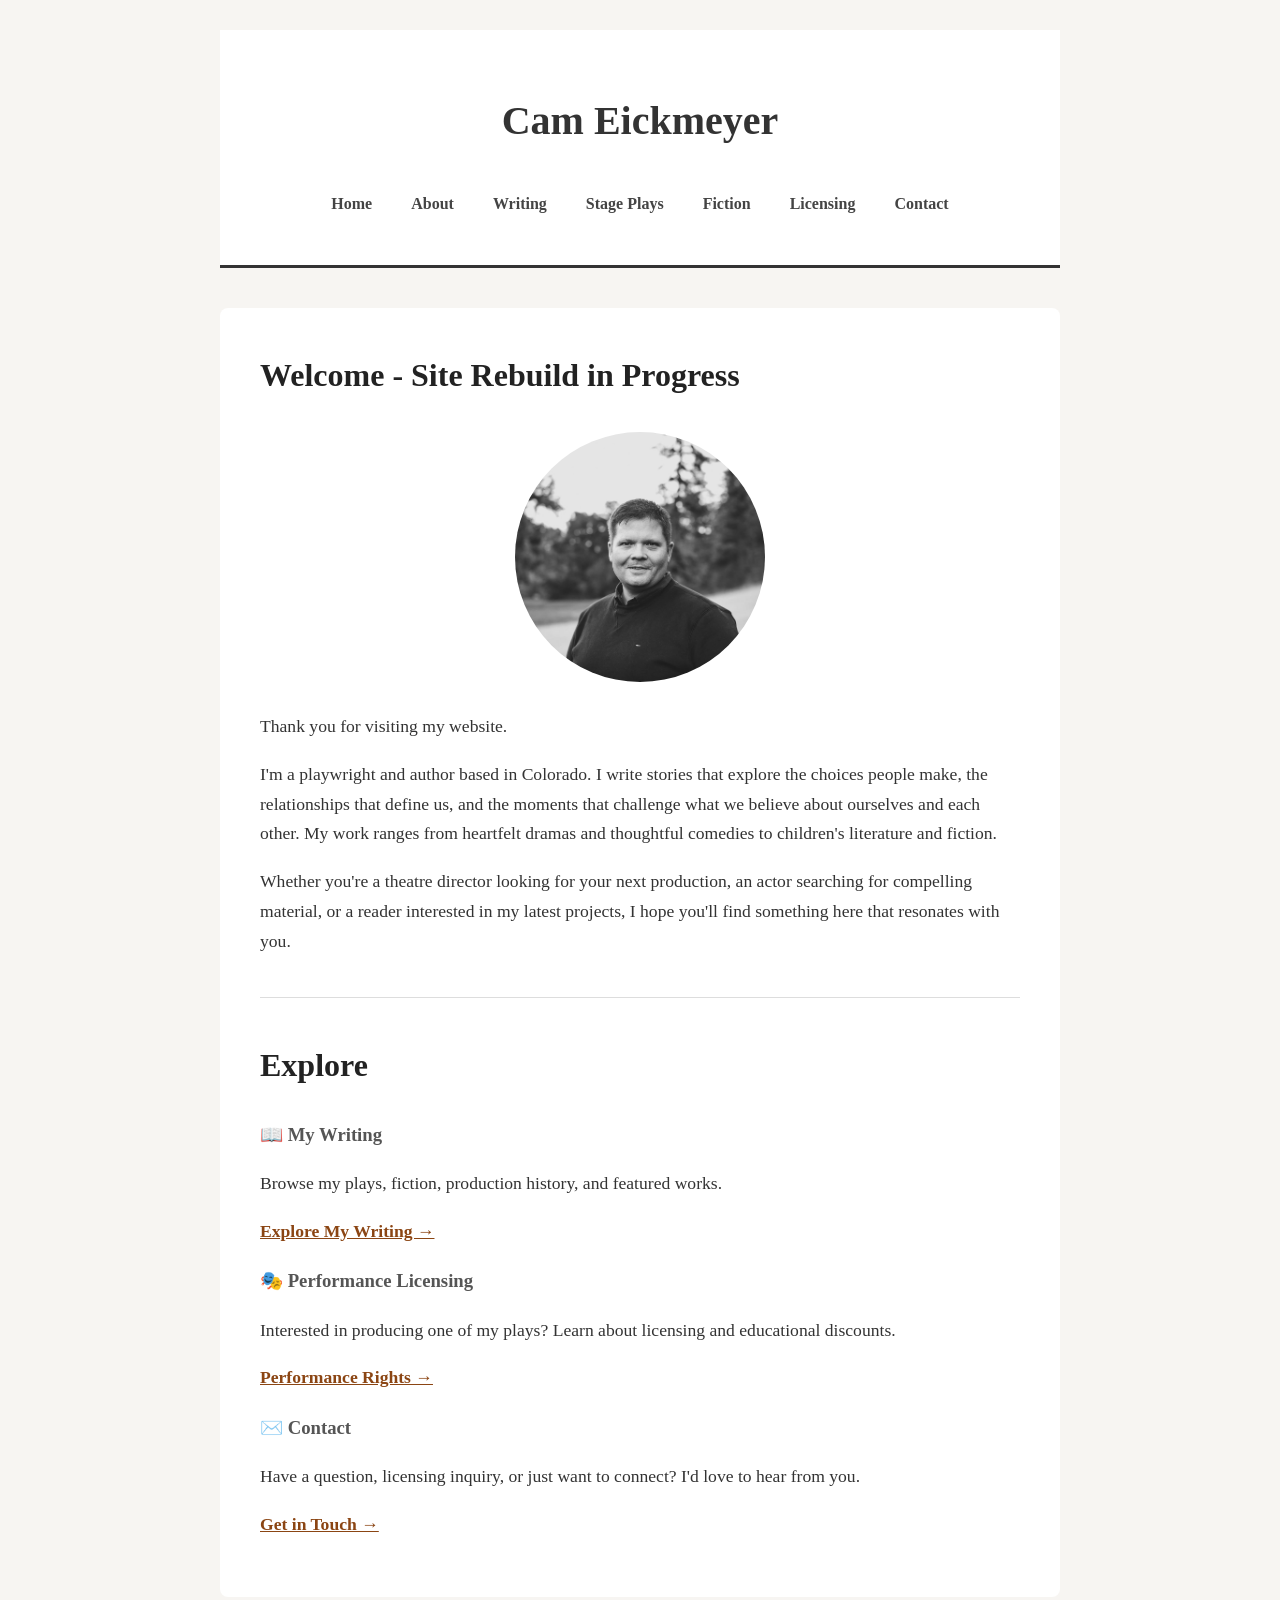
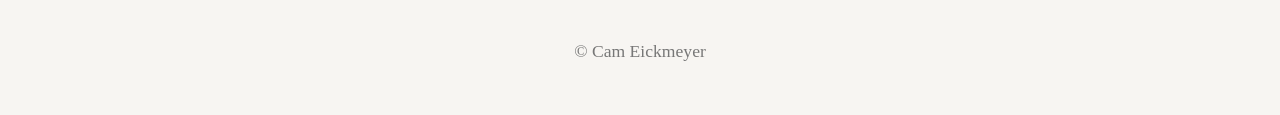
==== index.html @ d17e5f2e "Change Google tag manager ID in index.html Updated Google tag manager ID in the script tag." ====
<!DOCTYPE html>
<html lang="en">
<head>
    <!-- Google tag (gtag.js) -->
<script async src="https://www.googletagmanager.com/gtag/js?id=G-487129603"></script>
<script>
  window.dataLayer = window.dataLayer || [];
  function gtag(){dataLayer.push(arguments);}
  gtag('js', new Date());

  gtag('config', 'G-487129603');
</script>
    <meta charset="UTF-8">
    <meta name="viewport" content="width=device-width, initial-scale=1.0">
    <title>Cam Eickmeyer | Playwright & Author</title>
    <link rel="stylesheet" href="css/style.css">
</head>

<body>

<header>
    <h1>Cam Eickmeyer</h1>

    <nav>
        <a href="index.html">Home</a>
        <a href="about.html">About</a>
        <a href="mywriting.html">Writing</a>
        <a href="stage.html">Stage Plays</a>
        <a href="fiction.html">Fiction</a>
        <a href="licensesales.html">Licensing</a>
        <a href="contact.html">Contact</a>
    </nav>
</header>

<main>

    <h2>Welcome - Site Rebuild in Progress</h2>
<img src="images/Headshot.jpg"
     alt="Cam Eickmeyer"
     class="headshot">
    <p>
        Thank you for visiting my website.
    </p>

    <p>
        I'm a playwright and author based in Colorado. I write stories that
        explore the choices people make, the relationships that define us,
        and the moments that challenge what we believe about ourselves and
        each other. My work ranges from heartfelt dramas and thoughtful
        comedies to children's literature and fiction.
    </p>

    <p>
        Whether you're a theatre director looking for your next production,
        an actor searching for compelling material, or a reader interested
        in my latest projects, I hope you'll find something here that
        resonates with you.
    </p>

    <hr>

    <h2>Explore</h2>

    <h3>📖 My Writing</h3>
    <p>
        Browse my plays, fiction, production history, and featured works.
    </p>
    <p><a href="mywriting.html">Explore My Writing →</a></p>

    <h3>🎭 Performance Licensing</h3>
    <p>
        Interested in producing one of my plays? Learn about licensing and
        educational discounts.
    </p>
    <p><a href="licensesales.html">Performance Rights →</a></p>

    <h3>✉️ Contact</h3>
    <p>
        Have a question, licensing inquiry, or just want to connect? I'd
        love to hear from you.
    </p>
    <p><a href="contact.html">Get in Touch →</a></p>

</main>

<footer>
    <p>&copy; Cam Eickmeyer</p>
</footer>

</body>
</html>
---- css/style.css ----
body {
    font-family: Georgia, "Times New Roman", serif;
    max-width: 900px;
    width: 90%;
    margin: auto;
    padding: 30px;
    box-sizing: border-box;
    line-height: 1.7;
    color: #333;
    background-color: #f7f5f2;
}

header {
    text-align: center;
    padding: 30px 20px;
    margin-bottom: 40px;
    background-color: #ffffff;
    border-bottom: 3px solid #333;
}

header h1 {
    font-size: clamp(2rem, 5vw, 2.5rem);
}
.headshot {
    width: 250px;
    height: 250px;
    object-fit: cover;
    object-position: center;
    border-radius: 50%;
    display: block;
    margin: 30px auto;
}
img {
    max-width: 100%;
    height: auto;
    display: block;
}

nav {
    display: flex;
    justify-content: center;
    flex-wrap: wrap;
    gap: 15px;
    margin-top: 15px;
    margin-bottom: 10px;
}

nav a {
    text-decoration: none;
    color: #444;
    font-weight: bold;
    padding: 8px 12px;
}

nav a:hover {
    color: #8b4513;
}

main {
    background-color: white;
    padding: 40px;
    border-radius: 8px;
    max-width: 800px;
    margin: auto;
}

h2 {
    font-size: 2rem;
    margin-top: 0;
    color: #222;
}

h3 {
    color: #555;
}

p {
    font-size: 1.1rem;
}

a {
    color: #8b4513;
    font-weight: bold;
    transition: color .2s ease;
}

a:hover {
    text-decoration: underline;
}

hr {
    margin: 40px 0;
    border: none;
    border-top: 1px solid #ddd;
}
.cards {
    display: grid;
    grid-template-columns: repeat(auto-fit, minmax(320px, 1fr));
    gap: 30px;
    margin-top: 30px;
}

.card {
    background: white;
    border: 1px solid #ddd;
    border-radius: 10px;
    overflow: hidden;
    box-shadow: 0 3px 8px rgba(0,0,0,.08);
    transition: transform .2s ease, box-shadow .2s ease;
}

.card:hover {
    transform: translateY(-4px);
    box-shadow: 0 8px 20px rgba(0,0,0,.15);
}

.card img {
    width: 100%;
    height: 220px;
    object-fit: cover;
}

.card-content {
    padding: 20px;
}

.card h3 {
    margin-top: 0;
}

.card p {
    margin-bottom: 18px;
}

.button {
    display: inline-block;
    background: #8b4513;
    color: white;
    text-decoration: none;
    padding: 10px 18px;
    border-radius: 5px;
    font-weight: bold;
}

.button:hover {
    background: #6d3610;
}
@media (max-width: 700px) {

    body {
        width: 95%;
        padding: 20px 0;
    }

    header {
        padding: 20px 10px;
    }

    header h1 {
        font-size: 2rem;
    }

    main {
        padding: 20px;
    }

    nav {
        flex-direction: column;
        align-items: center;
        gap: 10px;
    }

    h2 {
        font-size: 1.75rem;
    }

}
footer {
    text-align: center;
    margin-top: 40px;
    color: #777;
    font-size: .9rem;
}
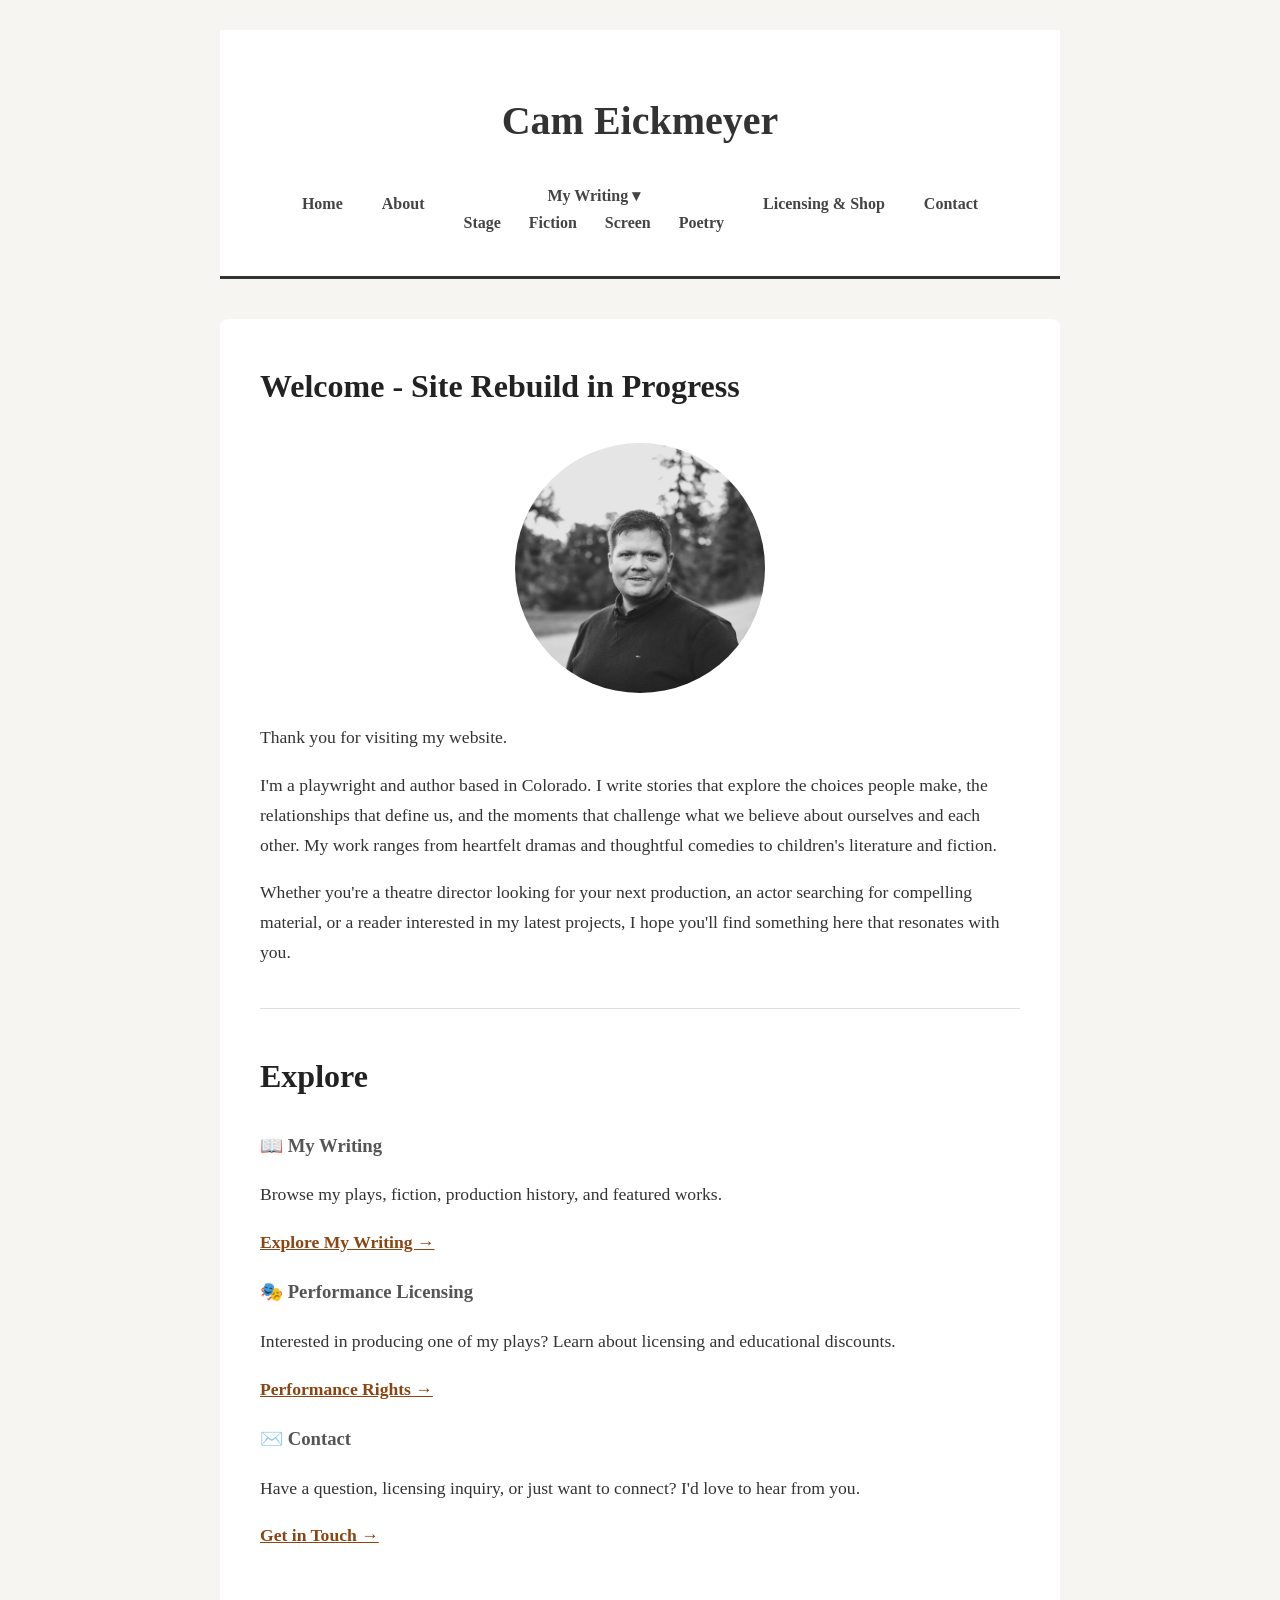
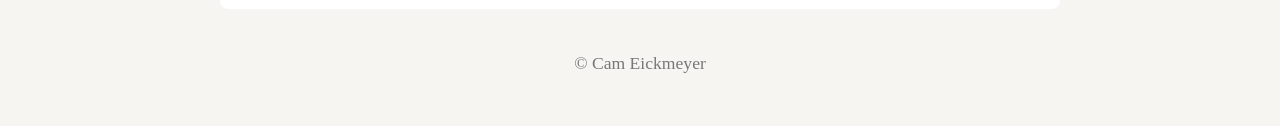
==== commit 598d3e7d: "Refactor navigation with dropdown for writing options Updated navigation menu to include dropdown fo" ====
--- a/index.html
+++ b/index.html
@@ -2,13 +2,13 @@
 <html lang="en">
 <head>
     <!-- Google tag (gtag.js) -->
-<script async src="https://www.googletagmanager.com/gtag/js?id=G-487129603"></script>
+<script async src="https://www.googletagmanager.com/gtag/js?id=G-4R49XNERXS"></script>
 <script>
   window.dataLayer = window.dataLayer || [];
   function gtag(){dataLayer.push(arguments);}
   gtag('js', new Date());
 
-  gtag('config', 'G-487129603');
+  gtag('config', 'G-4R49XNERXS');
 </script>
     <meta charset="UTF-8">
     <meta name="viewport" content="width=device-width, initial-scale=1.0">
@@ -21,15 +21,30 @@
 <header>
     <h1>Cam Eickmeyer</h1>
 
-    <nav>
-        <a href="index.html">Home</a>
-        <a href="about.html">About</a>
-        <a href="mywriting.html">Writing</a>
-        <a href="stage.html">Stage Plays</a>
-        <a href="fiction.html">Fiction</a>
-        <a href="licensesales.html">Licensing</a>
-        <a href="contact.html">Contact</a>
-    </nav>
+   <nav>
+
+<a href="index.html">Home</a>
+
+<a href="about.html">About</a>
+
+<div class="dropdown">
+
+<a href="mywriting.html">My Writing ▾</a>
+
+<div class="dropdown-content">
+    <a href="stage.html">Stage</a>
+    <a href="fiction.html">Fiction</a>
+    <a href="screen.html">Screen</a>
+    <a href="poetry.html">Poetry</a>
+</div>
+
+</div>
+
+<a href="licensesales.html">Licensing & Shop</a>
+
+<a href="contact.html">Contact</a>
+
+</nav>
 </header>
 
 <main>
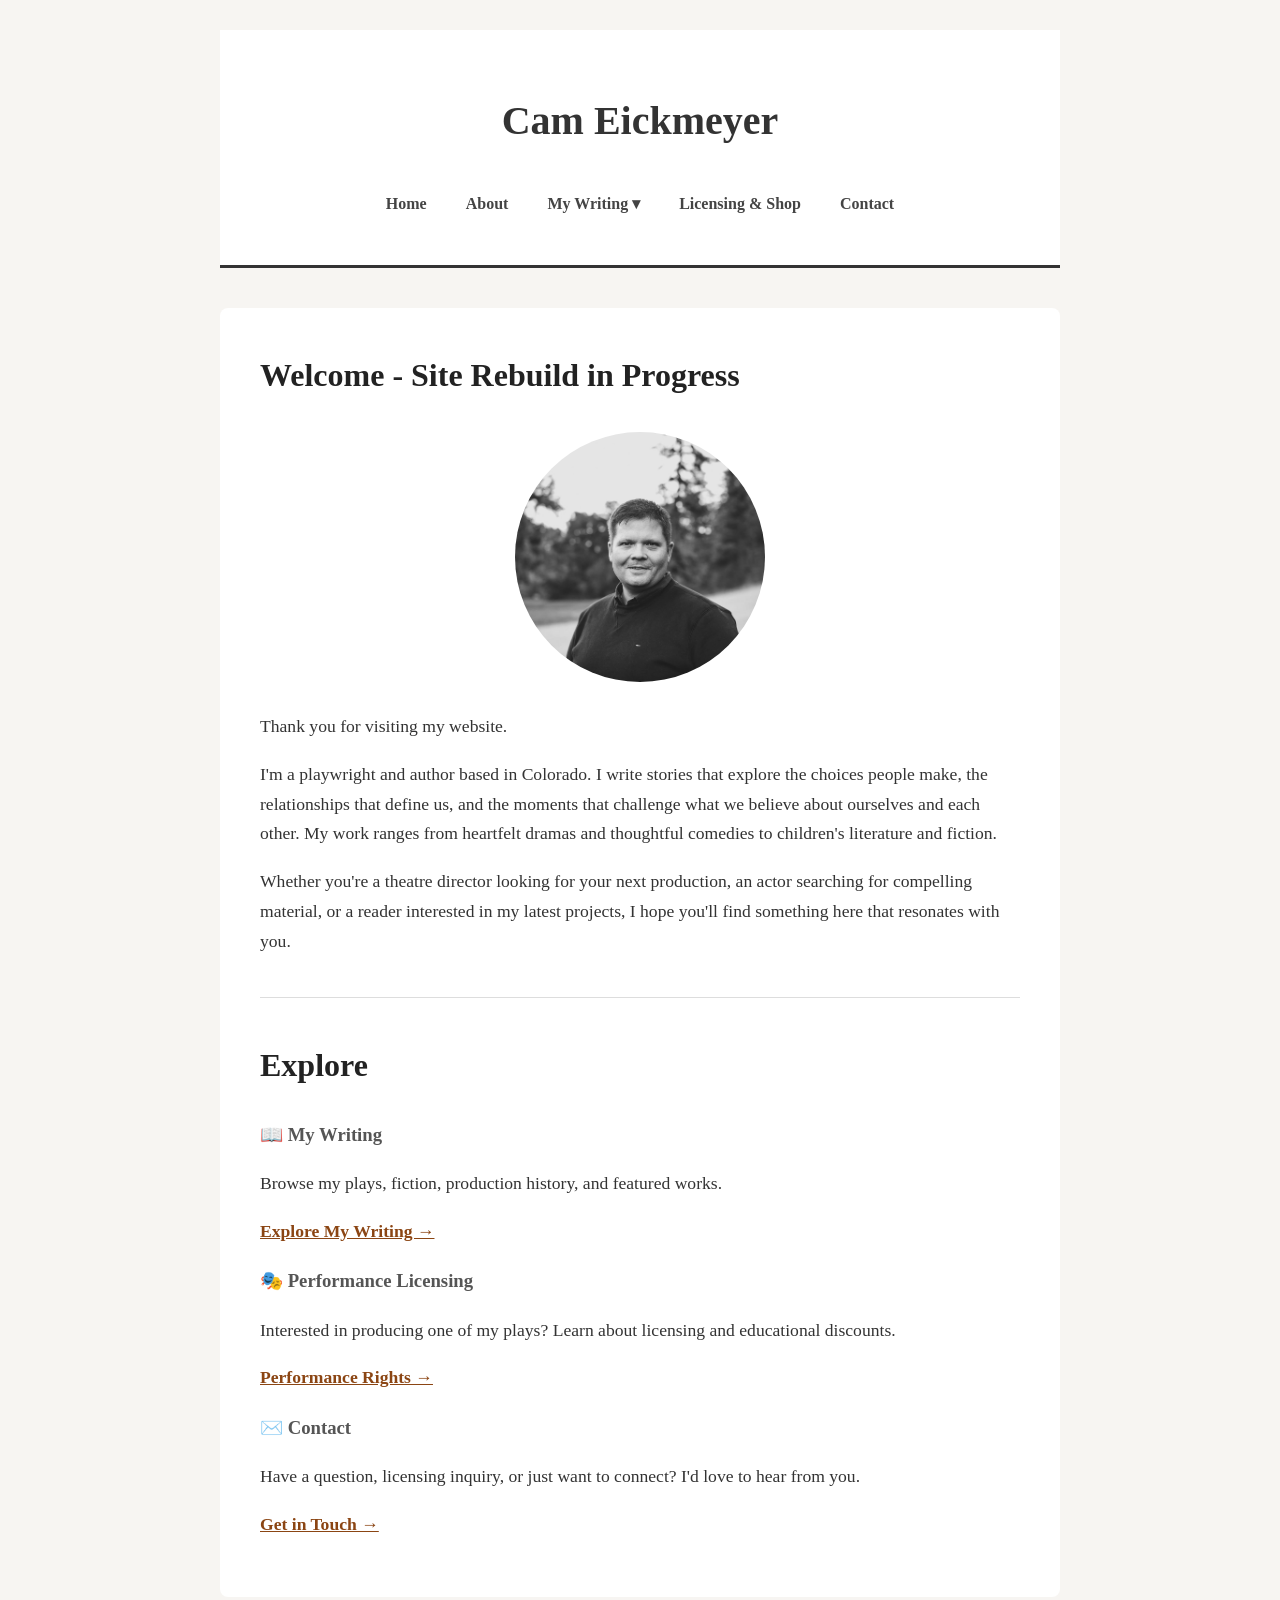
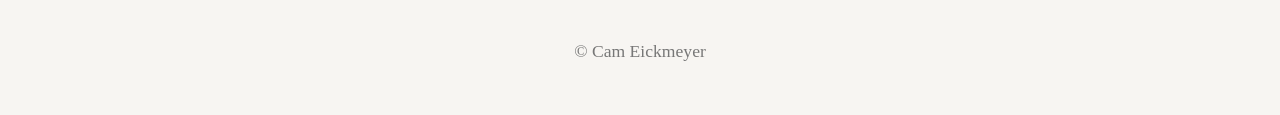
==== commit 198e772e: "Update My Writing link to use dropbtn class" ====
--- a/index.html
+++ b/index.html
@@ -29,7 +29,9 @@
 
 <div class="dropdown">
 
-<a href="mywriting.html">My Writing ▾</a>
+<a href="mywriting.html" class="dropbtn">
+    My Writing ▾
+</a>
 
 <div class="dropdown-content">
     <a href="stage.html">Stage</a>
--- a/css/style.css
+++ b/css/style.css
@@ -173,7 +173,21 @@
     h2 {
         font-size: 1.75rem;
     }
-
+.dropdown {
+    width: 100%;
+}
+
+.dropdown-content {
+    position: static;
+    display: block;
+    box-shadow: none;
+    border: none;
+    margin-top: 5px;
+}
+
+.dropdown-content a {
+    padding-left: 30px;
+}
 }
 footer {
     text-align: center;
@@ -181,3 +195,47 @@
     color: #777;
     font-size: .9rem;
 }
+
+/* Dropdown Navigation */
+
+.dropdown {
+    position: relative;
+}
+
+.dropbtn {
+    color: #444;
+    font-weight: bold;
+    text-decoration: none;
+    padding: 8px 12px;
+    display: block;
+}
+
+.dropdown-content {
+    display: none;
+    position: absolute;
+    top: 100%;
+    left: 0;
+    min-width: 220px;
+    background: white;
+    border: 1px solid #ddd;
+    border-radius: 8px;
+    box-shadow: 0 8px 20px rgba(0,0,0,.15);
+    overflow: hidden;
+    z-index: 999;
+}
+
+.dropdown-content a {
+    display: block;
+    padding: 12px 18px;
+    color: #333;
+    text-decoration: none;
+    font-weight: normal;
+}
+
+.dropdown-content a:hover {
+    background: #f3f3f3;
+}
+
+.dropdown:hover .dropdown-content {
+    display: block;
+}
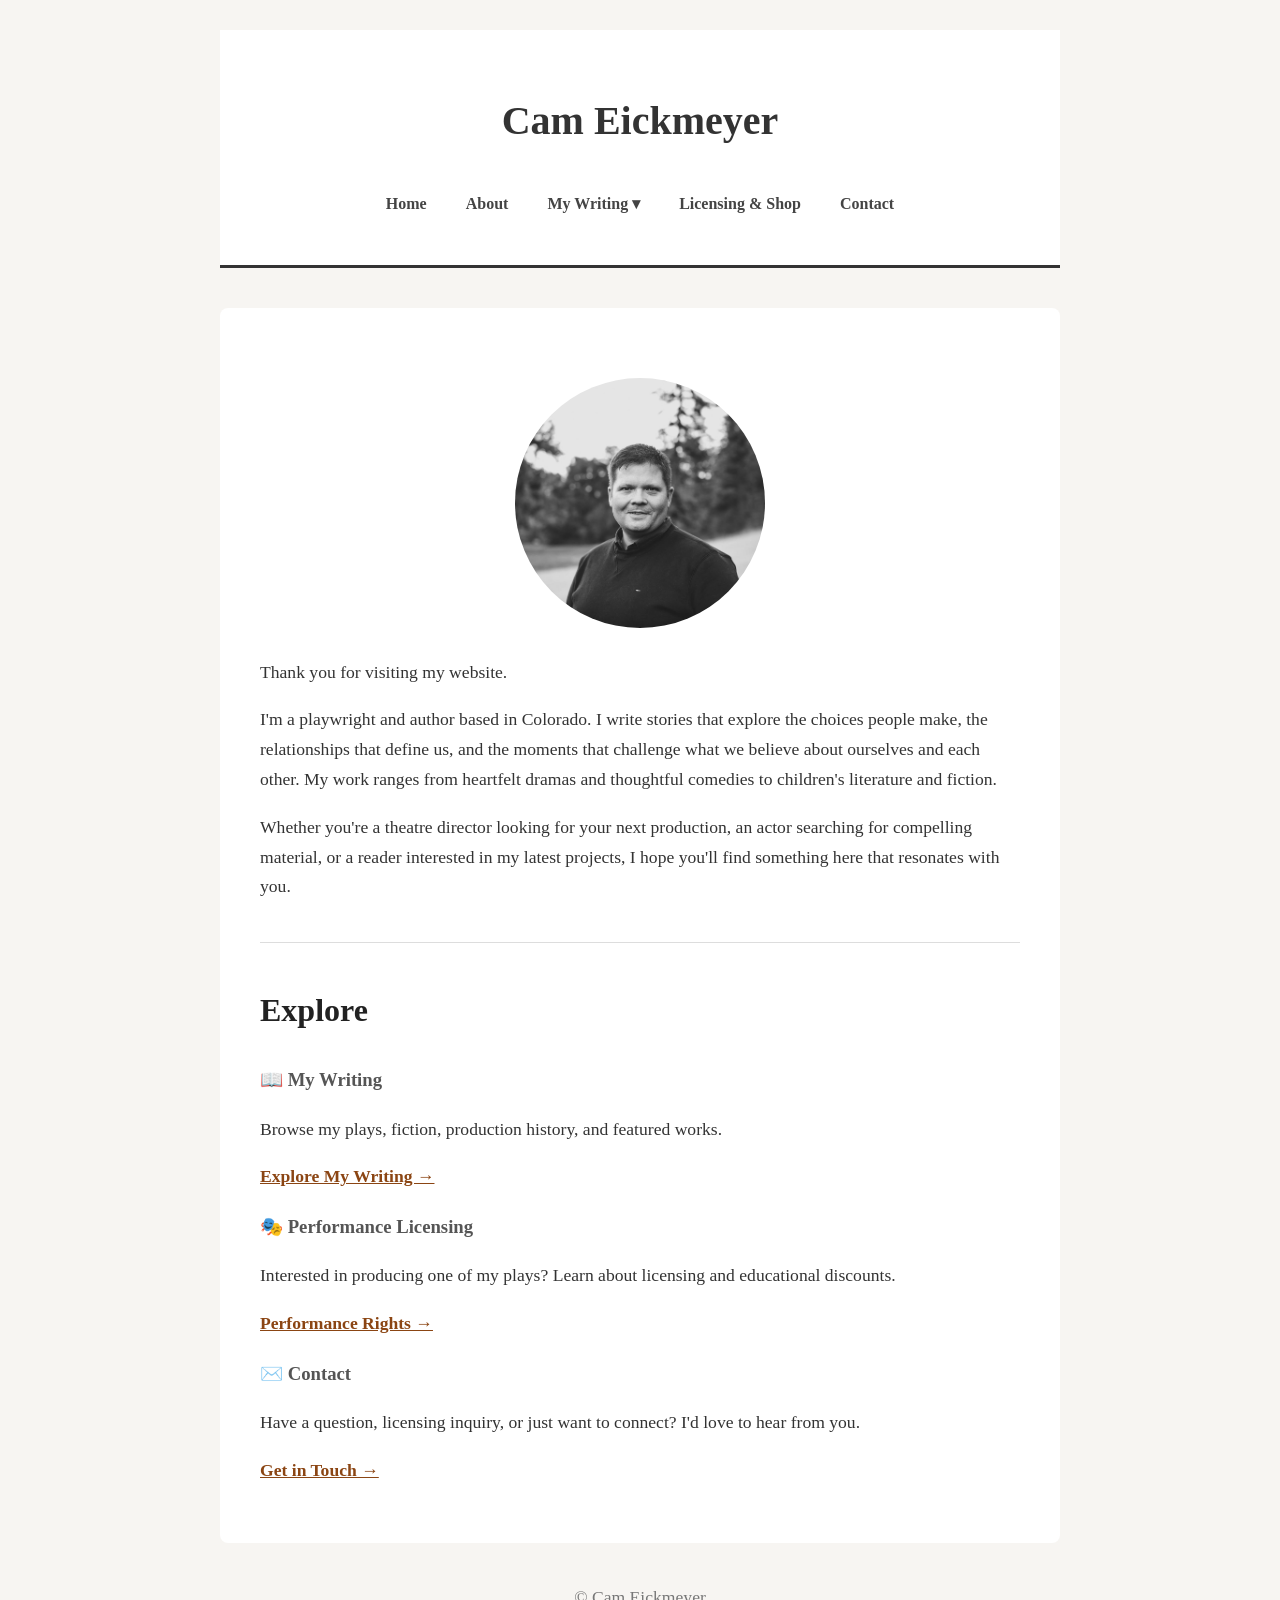
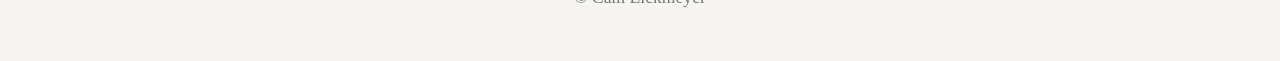
==== commit 3bf0b3b2: "Update index.html with title and meta description Added title and meta description for SEO." ====
--- a/index.html
+++ b/index.html
@@ -1,6 +1,10 @@
 <!DOCTYPE html>
 <html lang="en">
 <head>
+    <title>Cam Eickmeyer | Playwright, Author & Screenwriter</title>
+
+<meta name="description"
+      content="Official website of playwright, author, and screenwriter Cam Eickmeyer. Explore stage plays, novels, screenplays, poetry, publications, licensing, and current writing projects.">
     <!-- Google tag (gtag.js) -->
 <script async src="https://www.googletagmanager.com/gtag/js?id=G-4R49XNERXS"></script>
 <script>
@@ -51,7 +55,6 @@
 
 <main>
 
-    <h2>Welcome - Site Rebuild in Progress</h2>
 <img src="images/Headshot.jpg"
      alt="Cam Eickmeyer"
      class="headshot">
--- a/css/style.css
+++ b/css/style.css
@@ -1,3 +1,9 @@
+.besieged-image {
+    float: right;
+    width: 250px;
+    margin: 0 0 20px 20px;
+    border-radius: 8px;
+}
 body {
     font-family: Georgia, "Times New Roman", serif;
     max-width: 900px;
@@ -239,3 +245,17 @@
 .dropdown:hover .dropdown-content {
     display: block;
 }
+.card {
+    display: flex;
+    flex-direction: column;
+}
+
+.card-content {
+    display: flex;
+    flex-direction: column;
+    flex: 1;
+}
+
+.card-content .button {
+    margin-top: auto;
+}
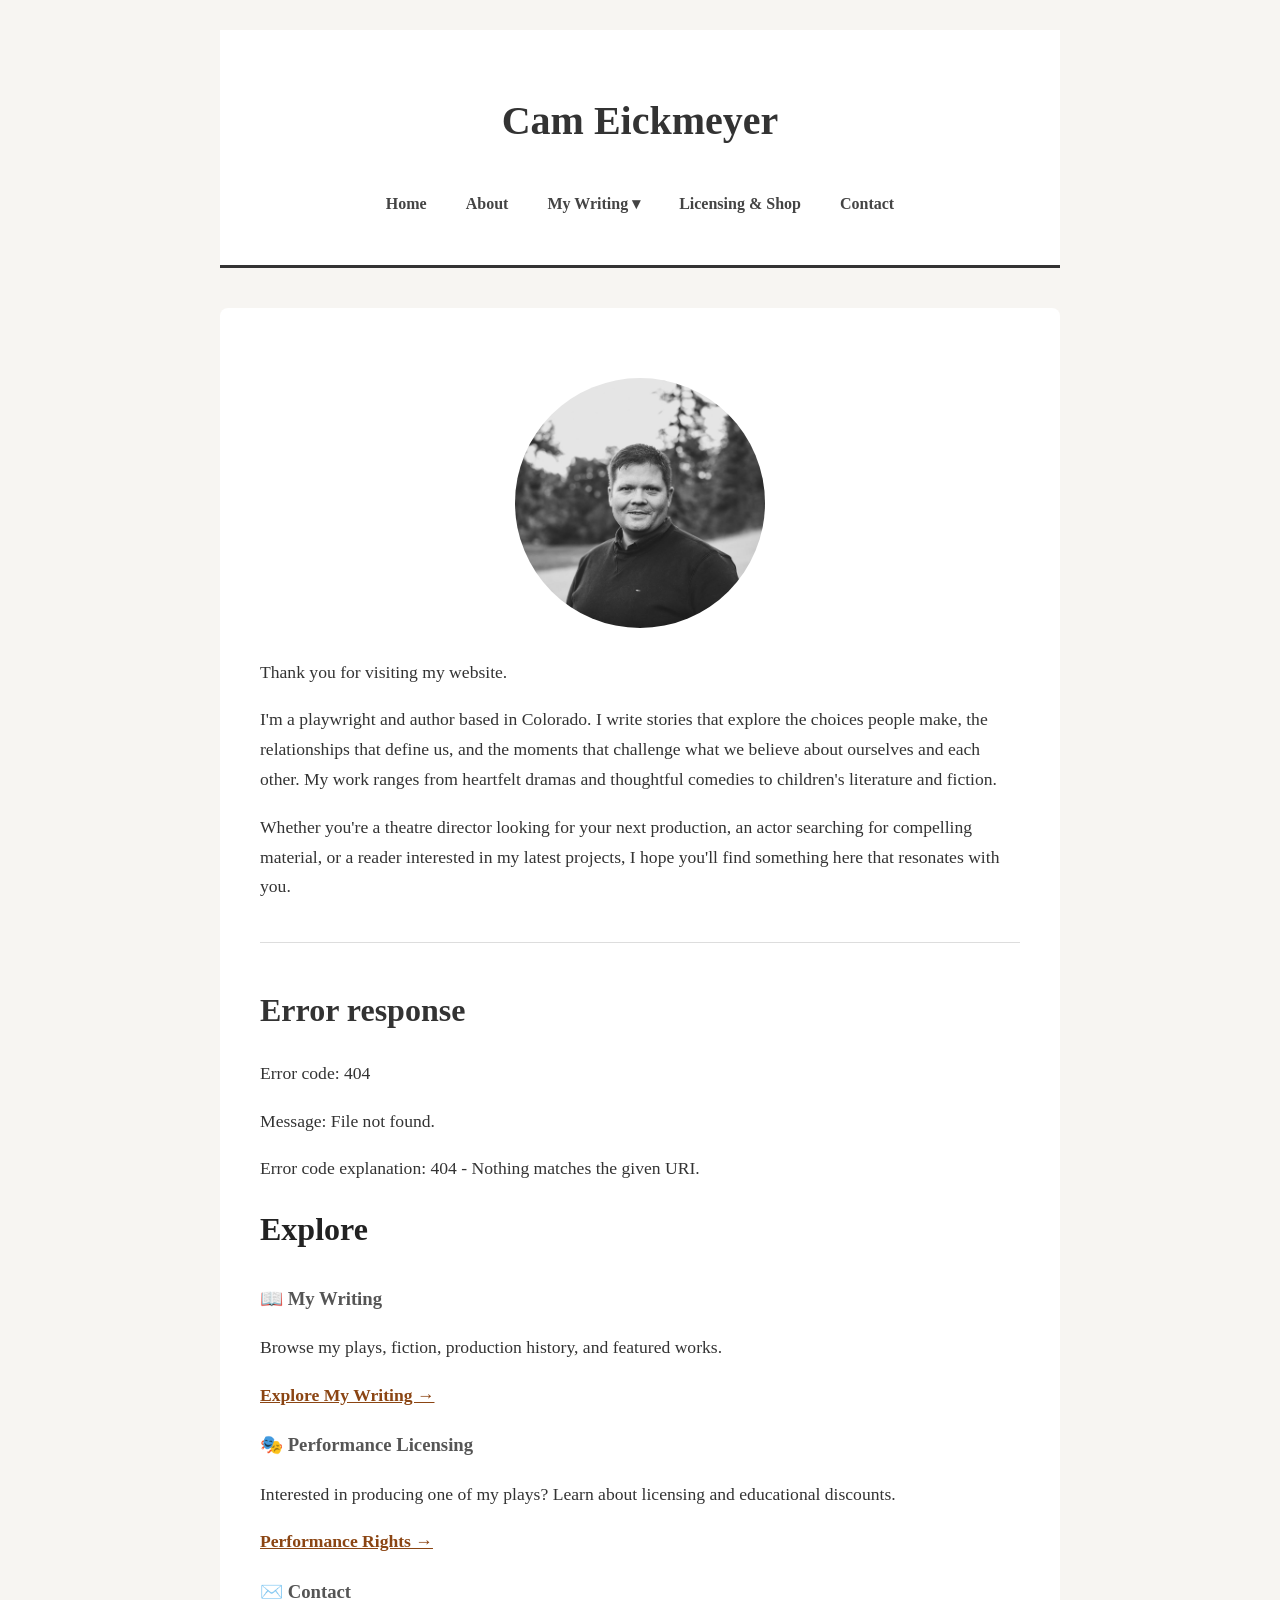
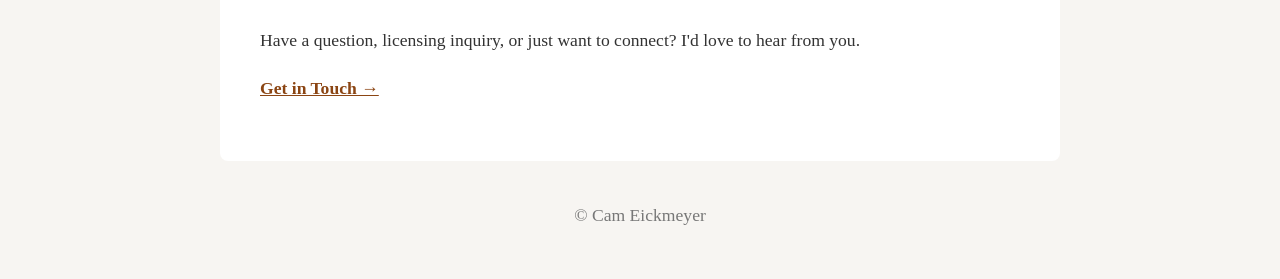
==== commit df37a892: "Add upcoming productions section with fetch script Added a section to fetch and display upcoming pro" ====
--- a/index.html
+++ b/index.html
@@ -2,7 +2,7 @@
 <html lang="en">
 <head>
     <title>Cam Eickmeyer | Playwright, Author & Screenwriter</title>
-
+<link rel="icon" type="image/png" href="images/favicon.png">
 <meta name="description"
       content="Official website of playwright, author, and screenwriter Cam Eickmeyer. Explore stage plays, novels, screenplays, poetry, publications, licensing, and current writing projects.">
     <!-- Google tag (gtag.js) -->
@@ -78,7 +78,16 @@
     </p>
 
     <hr>
+<div id="upcoming-productions"></div>
 
+<script>
+fetch('includes/upcoming-productions.html')
+    .then(response => response.text())
+    .then(data => {
+        document.getElementById('upcoming-productions').innerHTML = data;
+    });
+</script>
+    
     <h2>Explore</h2>
 
     <h3>📖 My Writing</h3>
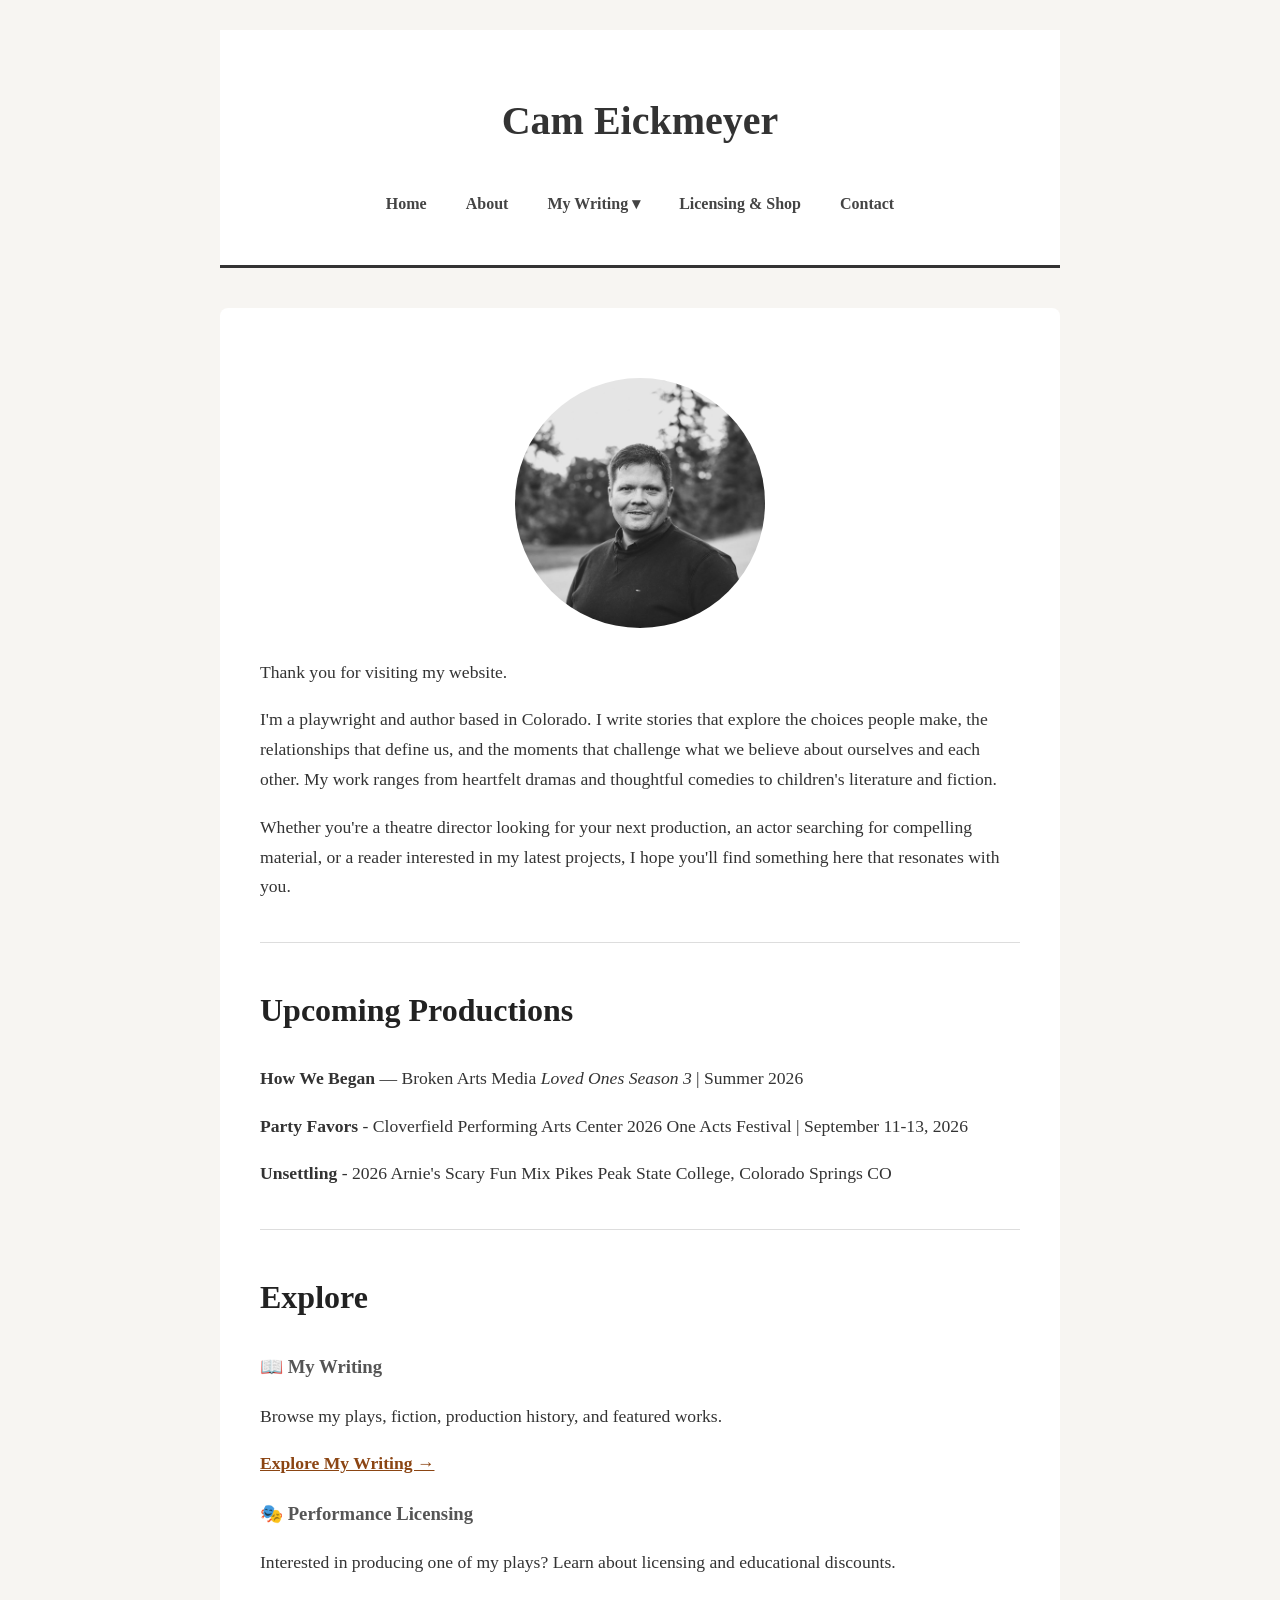
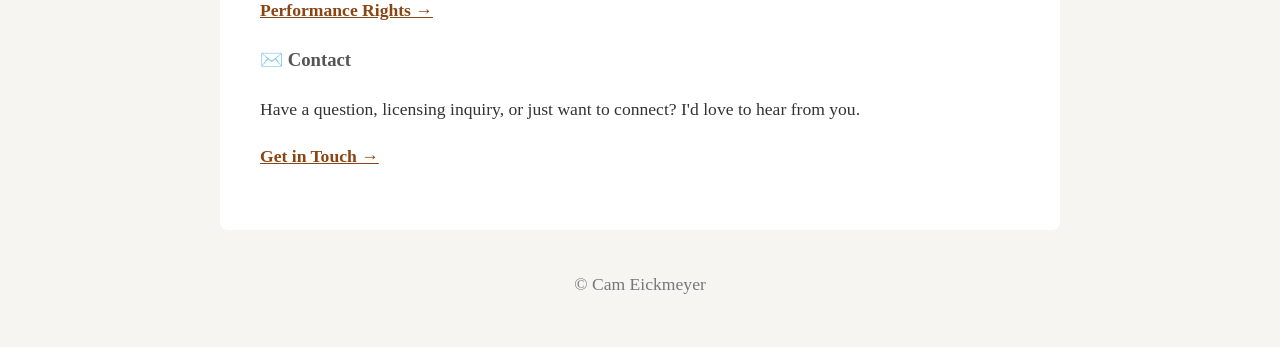
==== commit e6edf32d: "Add header for 'Explore' section in index.html" ====
--- a/index.html
+++ b/index.html
@@ -87,6 +87,7 @@
         document.getElementById('upcoming-productions').innerHTML = data;
     });
 </script>
+    <hr>
     
     <h2>Explore</h2>
 
